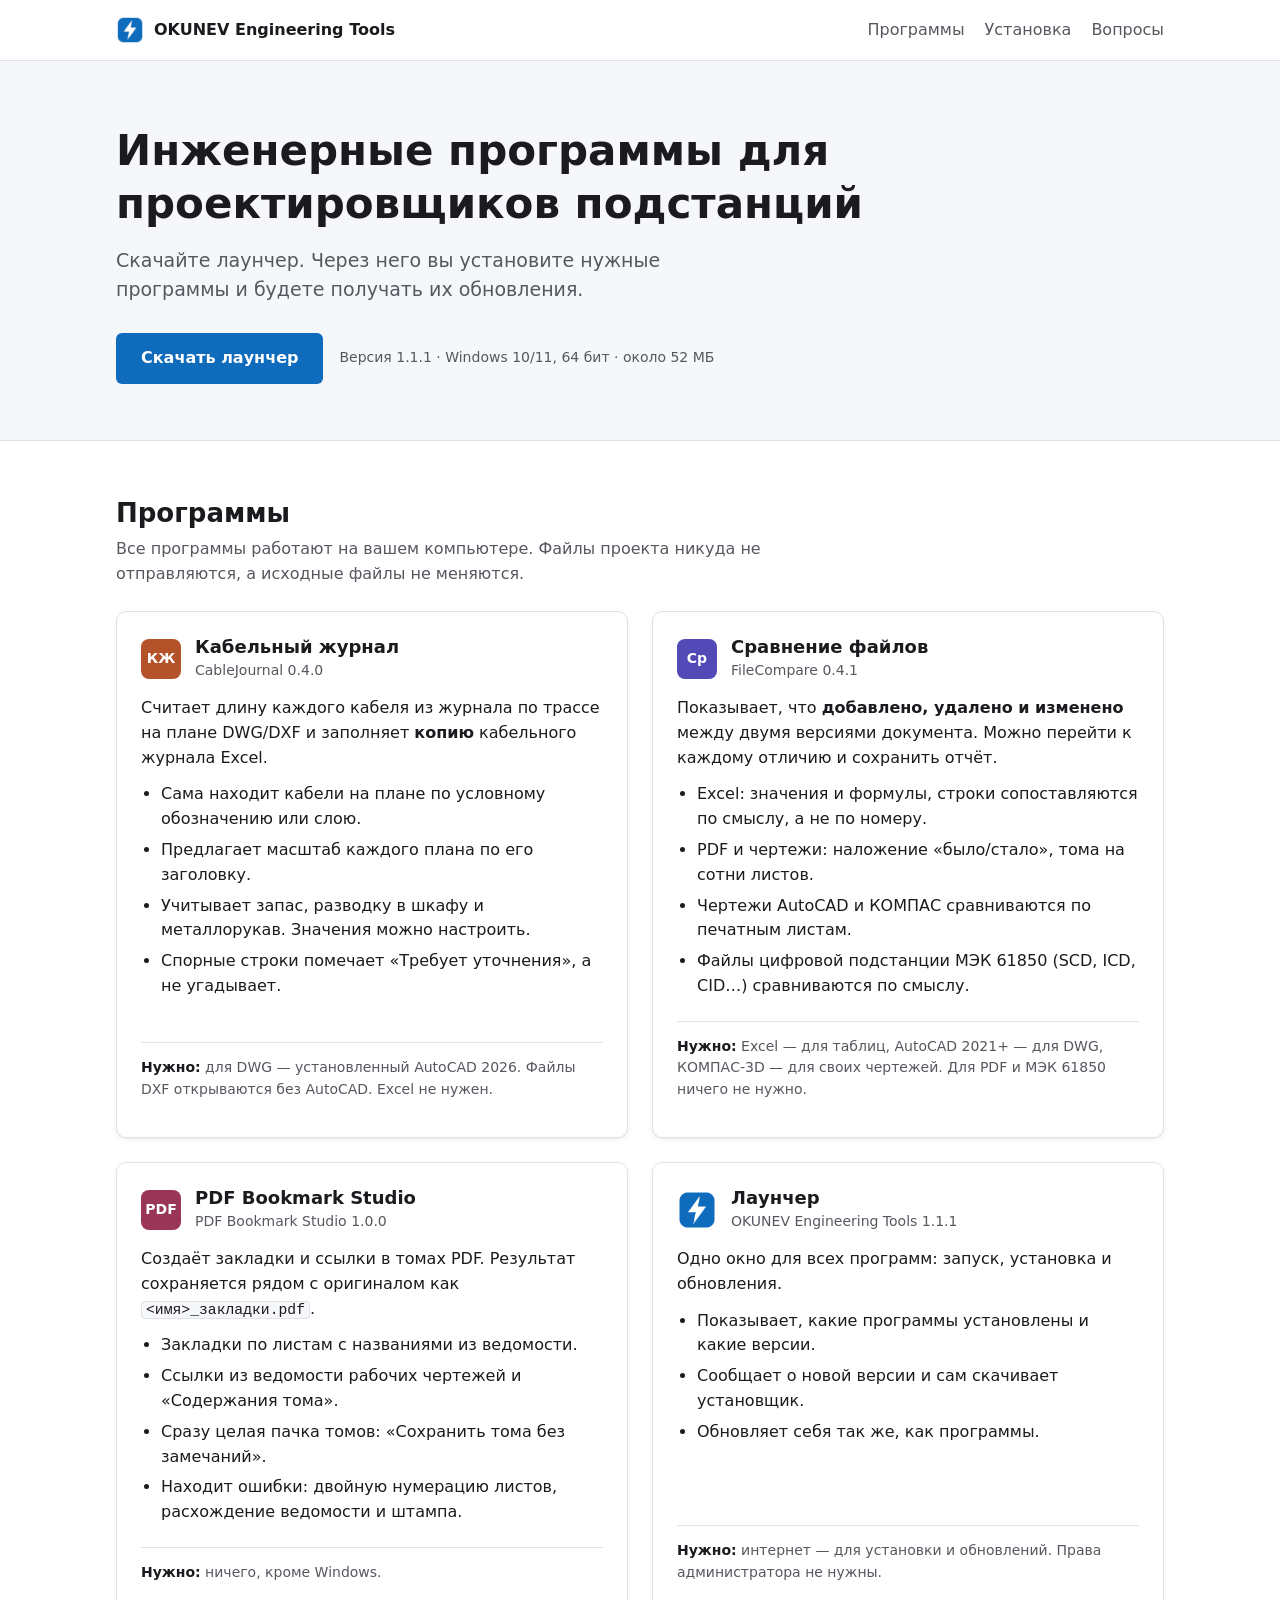
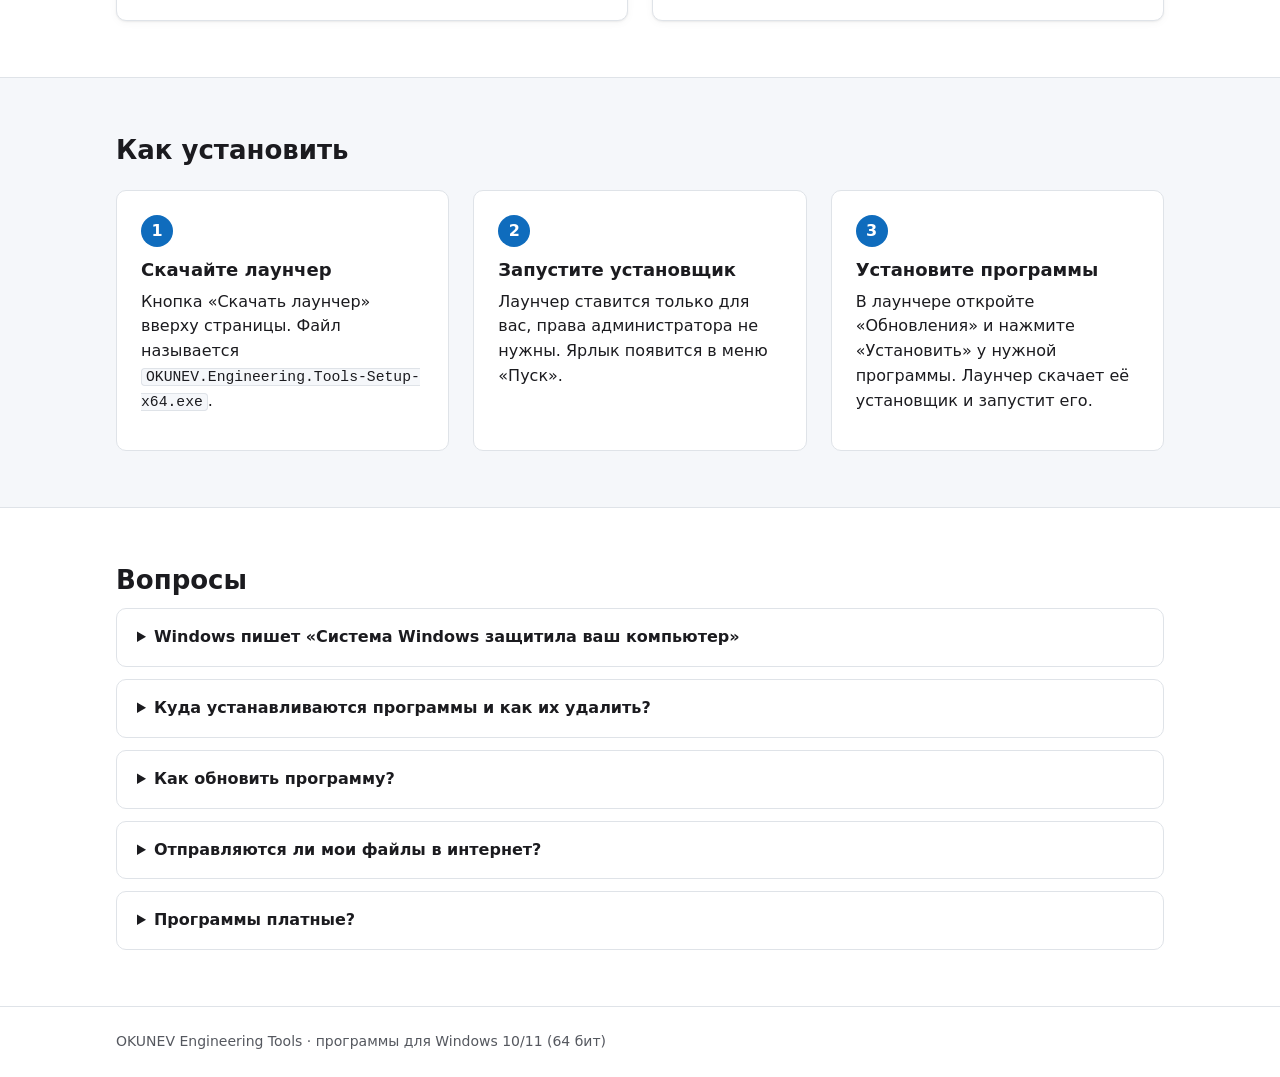
==== index.html @ 4cb275a6 "feat: OKUNEV Engineering Tools site Co-Authored-By: Claude Opus 5.5 <noreply@anthropic.com>" ====
<!doctype html>
<html lang="ru">
<head>
  <meta charset="utf-8">
  <meta name="viewport" content="width=device-width, initial-scale=1">
  <title>OKUNEV Engineering Tools</title>
  <meta name="description" content="Инженерные программы для проектировщиков АСУ ТП и подстанций: кабельный журнал, сравнение версий файлов, закладки в PDF. Один лаунчер для установки и обновления.">
  <link rel="icon" href="assets/favicon.ico">
  <link rel="stylesheet" href="style.css">
</head>
<body>
  <header class="top">
    <div class="wrap top__row">
      <a class="brand" href="#">
        <img src="assets/favicon.ico" alt="" width="28" height="28">
        <span>OKUNEV Engineering Tools</span>
      </a>
      <nav class="top__nav" aria-label="Разделы">
        <a href="#programs">Программы</a>
        <a href="#install">Установка</a>
        <a href="#faq">Вопросы</a>
      </nav>
    </div>
  </header>

  <main>
    <section class="hero">
      <div class="wrap">
        <h1>Инженерные программы для проектировщиков подстанций</h1>
        <p class="lead">Скачайте лаунчер. Через него вы установите нужные программы и будете получать их обновления.</p>
        <div class="hero__actions">
          <a class="button button--primary" id="download"
             href="https://github.com/Slava23401/slava23401.github.io/releases/latest/download/OKUNEV.Engineering.Tools-Setup-x64.exe">
            Скачать лаунчер
          </a>
          <span class="hero__meta">Версия <span data-launcher-version>1.1.1</span> · Windows 10/11, 64 бит · около 52 МБ</span>
        </div>
      </div>
    </section>

    <section id="programs" class="section">
      <div class="wrap">
        <h2>Программы</h2>
        <p class="section__intro">Все программы работают на вашем компьютере. Файлы проекта никуда не отправляются, а исходные файлы не меняются.</p>

        <div class="cards">
          <article class="card">
            <div class="card__head">
              <span class="badge" style="--badge: #B4532A" aria-hidden="true">КЖ</span>
              <div>
                <h3>Кабельный журнал</h3>
                <p class="card__version">CableJournal 0.4.0</p>
              </div>
            </div>
            <p>Считает длину каждого кабеля из журнала по трассе на плане DWG/DXF и заполняет <strong>копию</strong> кабельного журнала Excel.</p>
            <ul>
              <li>Сама находит кабели на плане по условному обозначению или слою.</li>
              <li>Предлагает масштаб каждого плана по его заголовку.</li>
              <li>Учитывает запас, разводку в шкафу и металлорукав. Значения можно настроить.</li>
              <li>Спорные строки помечает «Требует уточнения», а не угадывает.</li>
            </ul>
            <p class="card__needs"><strong>Нужно:</strong> для DWG — установленный AutoCAD 2026. Файлы DXF открываются без AutoCAD. Excel не нужен.</p>
          </article>

          <article class="card">
            <div class="card__head">
              <span class="badge" style="--badge: #534AB7" aria-hidden="true">Ср</span>
              <div>
                <h3>Сравнение файлов</h3>
                <p class="card__version">FileCompare 0.4.1</p>
              </div>
            </div>
            <p>Показывает, что <strong>добавлено, удалено и изменено</strong> между двумя версиями документа. Можно перейти к каждому отличию и сохранить отчёт.</p>
            <ul>
              <li>Excel: значения и формулы, строки сопоставляются по смыслу, а не по номеру.</li>
              <li>PDF и чертежи: наложение «было/стало», тома на сотни листов.</li>
              <li>Чертежи AutoCAD и КОМПАС сравниваются по печатным листам.</li>
              <li>Файлы цифровой подстанции МЭК 61850 (SCD, ICD, CID…) сравниваются по смыслу.</li>
            </ul>
            <p class="card__needs"><strong>Нужно:</strong> Excel — для таблиц, AutoCAD 2021+ — для DWG, КОМПАС-3D — для своих чертежей. Для PDF и МЭК 61850 ничего не нужно.</p>
          </article>

          <article class="card">
            <div class="card__head">
              <span class="badge" style="--badge: #993556" aria-hidden="true">PDF</span>
              <div>
                <h3>PDF Bookmark Studio</h3>
                <p class="card__version">PDF Bookmark Studio 1.0.0</p>
              </div>
            </div>
            <p>Создаёт закладки и ссылки в томах PDF. Результат сохраняется рядом с оригиналом как <code>&lt;имя&gt;_закладки.pdf</code>.</p>
            <ul>
              <li>Закладки по листам с названиями из ведомости.</li>
              <li>Ссылки из ведомости рабочих чертежей и «Содержания тома».</li>
              <li>Сразу целая пачка томов: «Сохранить тома без замечаний».</li>
              <li>Находит ошибки: двойную нумерацию листов, расхождение ведомости и штампа.</li>
            </ul>
            <p class="card__needs"><strong>Нужно:</strong> ничего, кроме Windows.</p>
          </article>

          <article class="card card--launcher">
            <div class="card__head">
              <img class="badge badge--image" src="assets/favicon.ico" alt="" width="40" height="40">
              <div>
                <h3>Лаунчер</h3>
                <p class="card__version">OKUNEV Engineering Tools <span data-launcher-version>1.1.1</span></p>
              </div>
            </div>
            <p>Одно окно для всех программ: запуск, установка и обновления.</p>
            <ul>
              <li>Показывает, какие программы установлены и какие версии.</li>
              <li>Сообщает о новой версии и сам скачивает установщик.</li>
              <li>Обновляет себя так же, как программы.</li>
            </ul>
            <p class="card__needs"><strong>Нужно:</strong> интернет — для установки и обновлений. Права администратора не нужны.</p>
          </article>
        </div>
      </div>
    </section>

    <section id="install" class="section section--alt">
      <div class="wrap">
        <h2>Как установить</h2>
        <ol class="steps">
          <li>
            <h3>Скачайте лаунчер</h3>
            <p>Кнопка «Скачать лаунчер» вверху страницы. Файл называется <code>OKUNEV.Engineering.Tools-Setup-x64.exe</code>.</p>
          </li>
          <li>
            <h3>Запустите установщик</h3>
            <p>Лаунчер ставится только для вас, права администратора не нужны. Ярлык появится в меню «Пуск».</p>
          </li>
          <li>
            <h3>Установите программы</h3>
            <p>В лаунчере откройте «Обновления» и нажмите «Установить» у нужной программы. Лаунчер скачает её установщик и запустит его.</p>
          </li>
        </ol>
      </div>
    </section>

    <section id="faq" class="section">
      <div class="wrap">
        <h2>Вопросы</h2>
        <details>
          <summary>Windows пишет «Система Windows защитила ваш компьютер»</summary>
          <p>Установщики пока не подписаны сертификатом, поэтому фильтр SmartScreen их не знает. Если файл скачан с этой страницы, нажмите «Подробнее» → «Выполнить в любом случае». Защиту Windows не отключайте.</p>
        </details>
        <details>
          <summary>Куда устанавливаются программы и как их удалить?</summary>
          <p>Каждая программа ставится в вашу папку <code>%LOCALAPPDATA%\Programs</code> и удаляется как обычно: «Параметры» → «Приложения». Настройки программ при удалении сохраняются.</p>
        </details>
        <details>
          <summary>Как обновить программу?</summary>
          <p>Лаунчер сам проверяет обновления и показывает «Доступно обновление». Нажмите «Обновить», закройте программу, если она открыта, и пройдите шаги установщика. Новая версия ставится поверх старой.</p>
        </details>
        <details>
          <summary>Отправляются ли мои файлы в интернет?</summary>
          <p>Нет. Программы обрабатывают файлы на вашем компьютере. В интернет ходит только лаунчер — чтобы узнать номера новых версий и скачать установщики.</p>
        </details>
        <details>
          <summary>Программы платные?</summary>
          <p>Нет, программы бесплатные. Они созданы для работы проектировщиков АСУ ТП и подстанций и проверены на реальных проектах. Но они не заменяют инженерную проверку результата.</p>
        </details>
      </div>
    </section>
  </main>

  <footer class="footer">
    <div class="wrap">
      <p>OKUNEV Engineering Tools · программы для Windows 10/11 (64 бит)</p>
    </div>
  </footer>
</body>
</html>
---- style.css ----
/* Единая палитра сайта. Акцент — как в лаунчере (#0F6CBD), шрифт — системный Segoe UI. */
:root {
  --bg: #ffffff;
  --bg-alt: #f5f7fa;
  --surface: #ffffff;
  --text: #1b1b1f;
  --text-muted: #55585f;
  --border: #dfe3e8;
  --accent: #0f6cbd;
  --accent-hover: #115ea3;
  --accent-text: #ffffff;
  --radius: 10px;
  --gap: 24px;
  --shadow: 0 1px 2px rgba(0, 0, 0, 0.06), 0 2px 8px rgba(0, 0, 0, 0.04);
  color-scheme: light dark;
}

@media (prefers-color-scheme: dark) {
  :root {
    --bg: #17181b;
    --bg-alt: #1f2125;
    --surface: #24262b;
    --text: #ecedef;
    --text-muted: #a9adb5;
    --border: #363a41;
    --accent: #479ef5;
    --accent-hover: #62abf5;
    --accent-text: #0b1a2a;
    --shadow: none;
  }
}

* { box-sizing: border-box; }

html { scroll-behavior: smooth; }

body {
  margin: 0;
  font-family: "Segoe UI Variable Text", "Segoe UI", system-ui, -apple-system, Roboto, Arial, sans-serif;
  font-size: 16px;
  line-height: 1.55;
  color: var(--text);
  background: var(--bg);
}

h1, h2, h3 { line-height: 1.25; margin: 0; }

h1 { font-size: clamp(28px, 4.5vw, 42px); font-weight: 650; }

h2 { font-size: 26px; font-weight: 600; margin-bottom: 8px; }

h3 { font-size: 18px; font-weight: 600; }

p { margin: 0 0 12px; }

a { color: var(--accent); }

code {
  font-family: Consolas, "Cascadia Mono", monospace;
  font-size: 0.92em;
  background: var(--bg-alt);
  border: 1px solid var(--border);
  border-radius: 4px;
  padding: 0 4px;
  overflow-wrap: anywhere;
}

.wrap { max-width: 1080px; margin: 0 auto; padding: 0 16px; }

/* Шапка */
.top { border-bottom: 1px solid var(--border); background: var(--bg); position: sticky; top: 0; z-index: 10; }

.top__row { display: flex; align-items: center; justify-content: space-between; gap: 16px; min-height: 60px; flex-wrap: wrap; }

.brand { display: flex; align-items: center; gap: 10px; color: var(--text); text-decoration: none; font-weight: 600; }

.top__nav { display: flex; gap: 20px; }

.top__nav a { color: var(--text-muted); text-decoration: none; }

.top__nav a:hover { color: var(--accent); }

/* Первый экран */
.hero { padding: 64px 0 56px; background: var(--bg-alt); border-bottom: 1px solid var(--border); }

.lead { font-size: 19px; color: var(--text-muted); max-width: 640px; margin: 16px 0 28px; }

.hero__actions { display: flex; align-items: center; gap: 16px; flex-wrap: wrap; }

.hero__meta { color: var(--text-muted); font-size: 14px; }

.button {
  display: inline-block;
  padding: 12px 24px;
  border-radius: 6px;
  font-weight: 600;
  text-decoration: none;
  border: 1px solid transparent;
}

.button--primary { background: var(--accent); color: var(--accent-text); }

.button--primary:hover { background: var(--accent-hover); }

.button:focus-visible, a:focus-visible, summary:focus-visible { outline: 2px solid var(--accent); outline-offset: 3px; }

/* Разделы */
.section { padding: 56px 0; }

.section--alt { background: var(--bg-alt); border-top: 1px solid var(--border); border-bottom: 1px solid var(--border); }

.section__intro { color: var(--text-muted); max-width: 720px; margin-bottom: var(--gap); }

/* Карточки программ */
.cards { display: grid; grid-template-columns: repeat(2, minmax(0, 1fr)); gap: var(--gap); }

@media (max-width: 760px) {
  .cards { grid-template-columns: 1fr; }
}

.card {
  background: var(--surface);
  border: 1px solid var(--border);
  border-radius: var(--radius);
  box-shadow: var(--shadow);
  padding: 24px;
  display: flex;
  flex-direction: column;
}

.card__head { display: flex; align-items: center; gap: 14px; margin-bottom: 14px; }

.card__version { margin: 2px 0 0; color: var(--text-muted); font-size: 14px; }

.card ul { margin: 0 0 16px; padding-left: 20px; }

.card li { margin-bottom: 6px; }

.card__needs { margin-top: auto; padding-top: 14px; border-top: 1px solid var(--border); font-size: 14px; color: var(--text-muted); }

.card__needs strong { color: var(--text); }

.badge {
  flex: none;
  width: 40px;
  height: 40px;
  border-radius: 8px;
  display: grid;
  place-items: center;
  background: var(--badge, var(--accent));
  color: #ffffff;
  font-weight: 700;
  font-size: 14px;
}

.badge--image { background: none; }

/* Шаги установки */
.steps { list-style: none; counter-reset: step; padding: 0; margin: var(--gap) 0 0; display: grid; grid-template-columns: repeat(auto-fit, minmax(260px, 1fr)); gap: var(--gap); }

.steps li { counter-increment: step; background: var(--surface); border: 1px solid var(--border); border-radius: var(--radius); padding: 24px; }

.steps li::before {
  content: counter(step);
  display: grid;
  place-items: center;
  width: 32px;
  height: 32px;
  border-radius: 50%;
  background: var(--accent);
  color: var(--accent-text);
  font-weight: 700;
  margin-bottom: 12px;
}

.steps h3 { margin-bottom: 8px; }

/* Вопросы */
details { border: 1px solid var(--border); border-radius: var(--radius); background: var(--surface); margin-top: 12px; }

summary { cursor: pointer; padding: 16px 20px; font-weight: 600; }

details p { padding: 0 20px 16px; margin: 0; color: var(--text-muted); }

/* Подвал */
.footer { border-top: 1px solid var(--border); padding: 24px 0; color: var(--text-muted); font-size: 14px; }

.footer p { margin: 0; }

@media (max-width: 560px) {
  .top__nav { gap: 14px; font-size: 15px; }
  .hero { padding: 40px 0; }
  .button { width: 100%; text-align: center; }
}
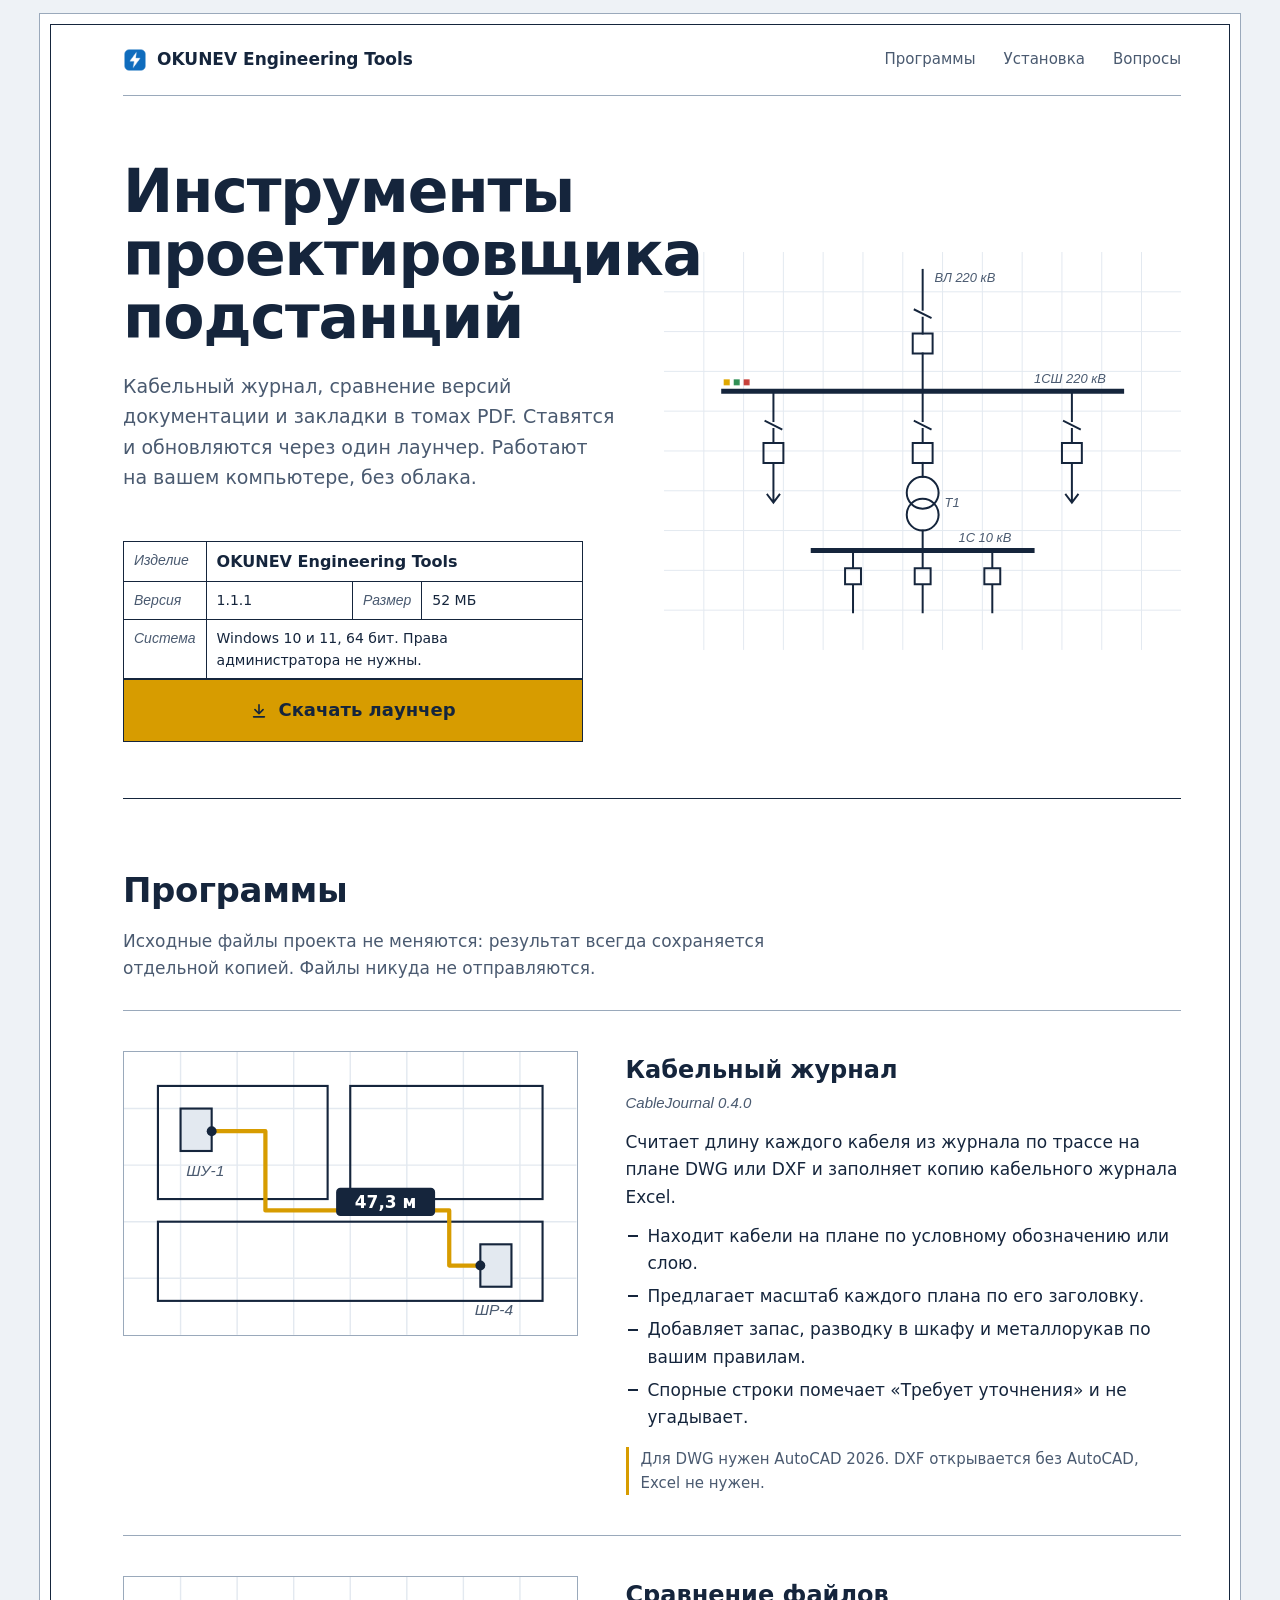
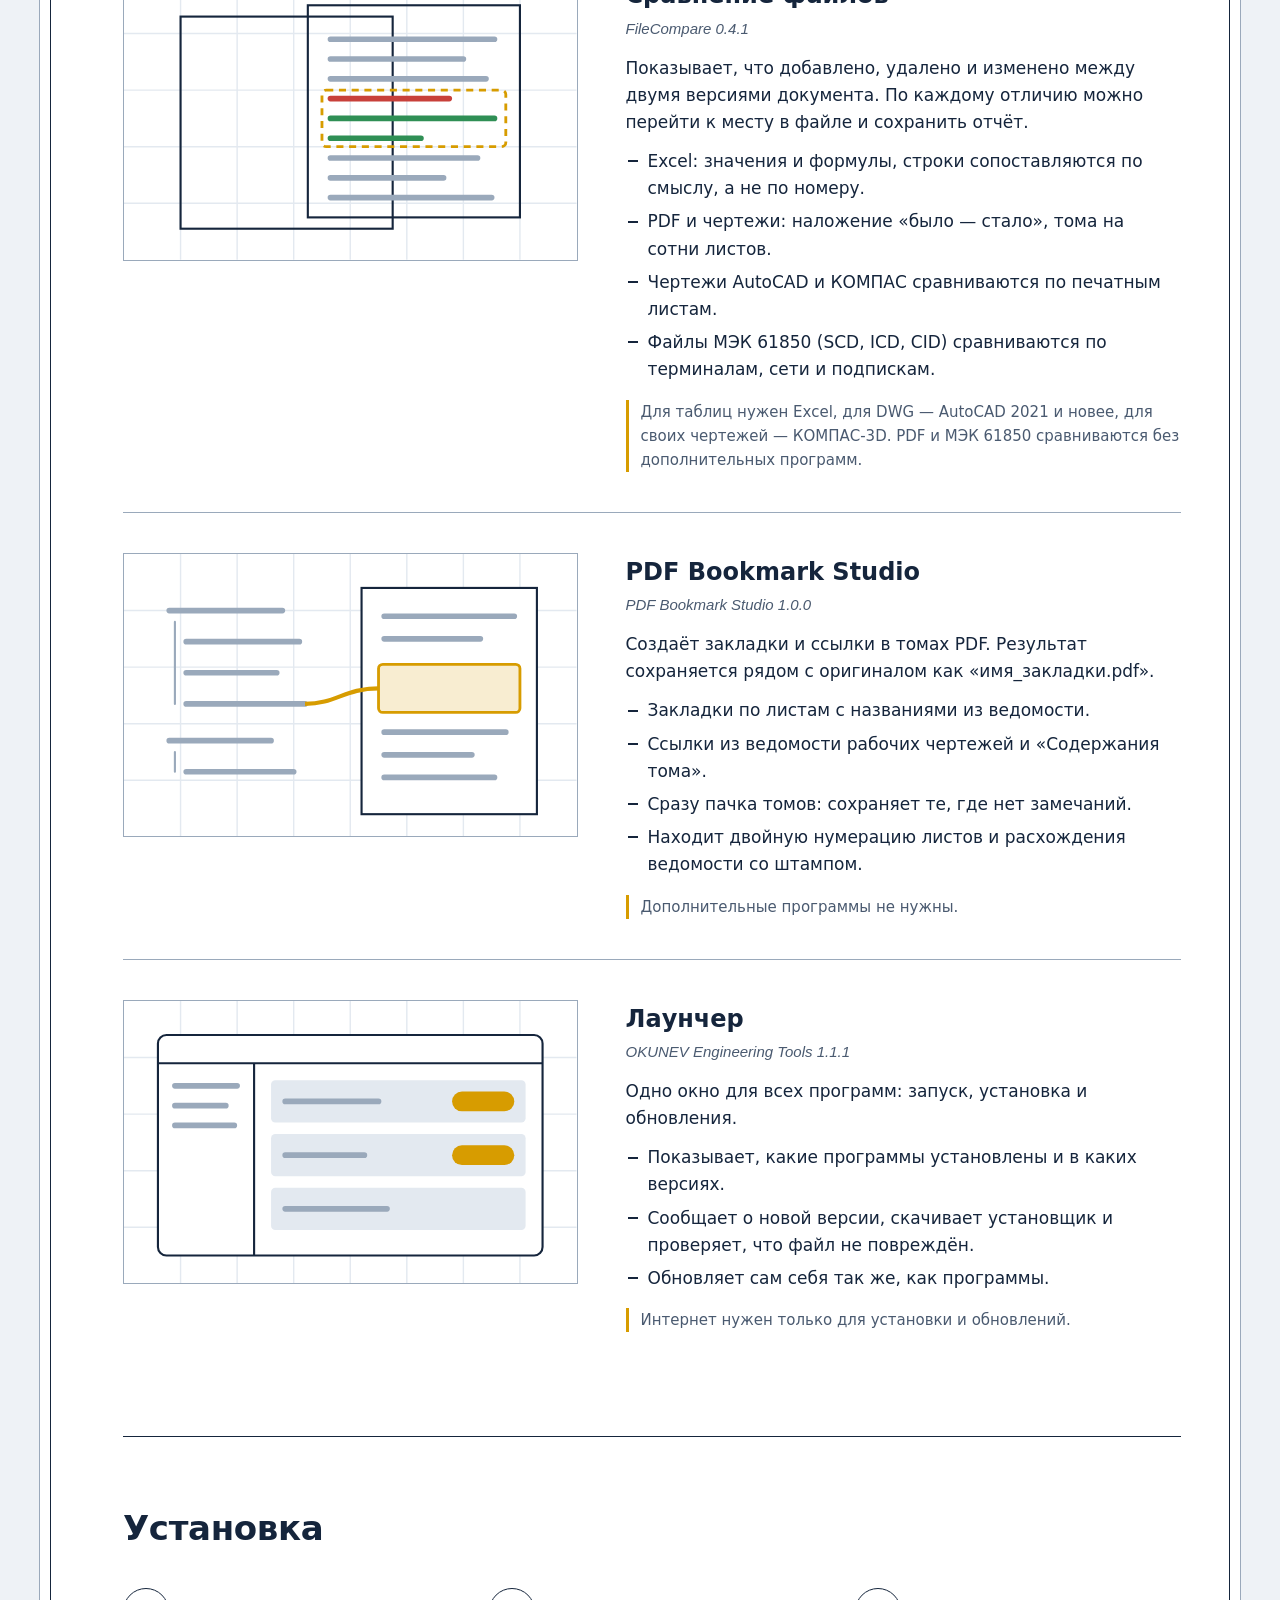
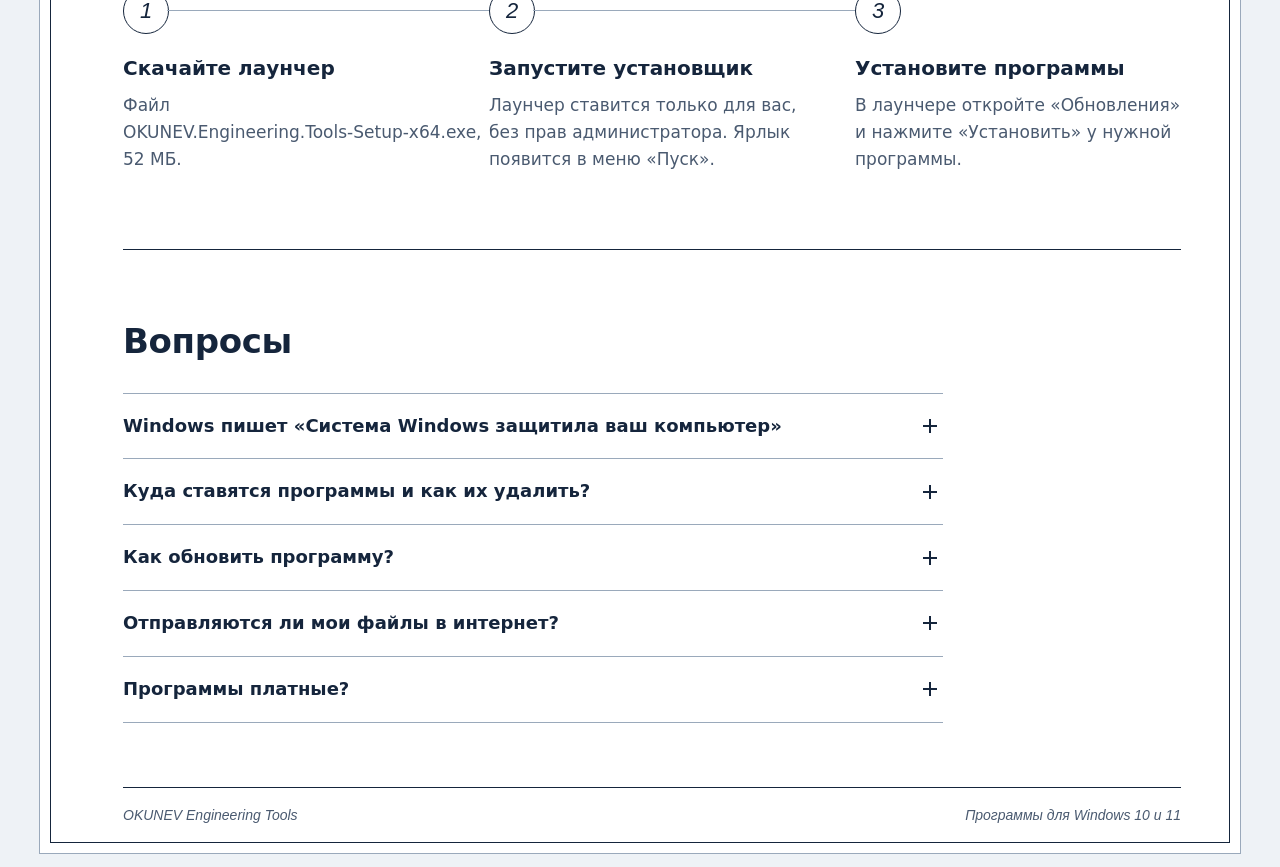
==== commit 7db7f0ea: "feat: engineering drawing sheet design Co-Authored-By: Claude Opus 5.5 <noreply@anthropic.com>" ====
--- a/index.html
+++ b/index.html
@@ -4,15 +4,15 @@
   <meta charset="utf-8">
   <meta name="viewport" content="width=device-width, initial-scale=1">
   <title>OKUNEV Engineering Tools</title>
-  <meta name="description" content="Инженерные программы для проектировщиков АСУ ТП и подстанций: кабельный журнал, сравнение версий файлов, закладки в PDF. Один лаунчер для установки и обновления.">
+  <meta name="description" content="Программы для проектировщиков АСУ ТП и подстанций: расчёт длин кабелей, сравнение версий документации, закладки в томах PDF. Один лаунчер для установки и обновления.">
   <link rel="icon" href="assets/favicon.ico">
   <link rel="stylesheet" href="style.css">
 </head>
 <body>
-  <header class="top">
-    <div class="wrap top__row">
+  <div class="sheet">
+    <header class="top">
       <a class="brand" href="#">
-        <img src="assets/favicon.ico" alt="" width="28" height="28">
+        <img src="assets/favicon.ico" alt="" width="24" height="24">
         <span>OKUNEV Engineering Tools</span>
       </a>
       <nav class="top__nav" aria-label="Разделы">
@@ -20,155 +20,259 @@
         <a href="#install">Установка</a>
         <a href="#faq">Вопросы</a>
       </nav>
-    </div>
-  </header>
-
-  <main>
-    <section class="hero">
-      <div class="wrap">
-        <h1>Инженерные программы для проектировщиков подстанций</h1>
-        <p class="lead">Скачайте лаунчер. Через него вы установите нужные программы и будете получать их обновления.</p>
-        <div class="hero__actions">
-          <a class="button button--primary" id="download"
+    </header>
+
+    <main>
+      <section class="hero" aria-labelledby="hero-title">
+        <div class="hero__text">
+          <h1 id="hero-title">Инструменты проектировщика подстанций</h1>
+          <p class="lead">Кабельный журнал, сравнение версий документации и закладки в томах PDF. Ставятся и обновляются через один лаунчер. Работают на вашем компьютере, без облака.</p>
+        </div>
+
+        <figure class="hero__scheme" aria-hidden="true">
+          <svg viewBox="0 0 520 400" class="scheme">
+            <g class="scheme__grid">
+              <path d="M0 40H520M0 80H520M0 120H520M0 160H520M0 200H520M0 240H520M0 280H520M0 320H520M0 360H520M40 0V400M80 0V400M120 0V400M160 0V400M200 0V400M240 0V400M280 0V400M320 0V400M360 0V400M400 0V400M440 0V400M480 0V400"/>
+            </g>
+            <g class="scheme__ink">
+              <path class="draw" d="M260 18V58"/>
+              <path class="draw" d="M252 58L268 66M260 66V82"/>
+              <rect class="draw" x="250" y="82" width="20" height="20"/>
+              <path class="draw" d="M260 102V140"/>
+              <path class="draw bus" d="M60 140H460"/>
+              <path class="draw" d="M110 140V170M102 170L118 178M110 178V192"/>
+              <rect class="draw" x="100" y="192" width="20" height="20"/>
+              <path class="draw" d="M110 212V250M104 244L110 252L116 244"/>
+              <path class="draw" d="M410 140V170M402 170L418 178M410 178V192"/>
+              <rect class="draw" x="400" y="192" width="20" height="20"/>
+              <path class="draw" d="M410 212V250M404 244L410 252L416 244"/>
+              <path class="draw" d="M260 140V170M252 170L268 178M260 178V192"/>
+              <rect class="draw" x="250" y="192" width="20" height="20"/>
+              <path class="draw" d="M260 212V226"/>
+              <circle class="draw" cx="260" cy="242" r="16"/>
+              <circle class="draw" cx="260" cy="264" r="16"/>
+              <path class="draw" d="M260 280V300"/>
+              <path class="draw bus" d="M150 300H370"/>
+              <path class="draw" d="M190 300V318M182 318H198V334H182Z M190 334V362"/>
+              <path class="draw" d="M260 300V318M252 318H268V334H252Z M260 334V362"/>
+              <path class="draw" d="M330 300V318M322 318H338V334H322Z M330 334V362"/>
+            </g>
+            <g class="scheme__phase">
+              <rect x="60" y="128" width="6" height="6" fill="var(--phase-a)"/>
+              <rect x="70" y="128" width="6" height="6" fill="var(--phase-b)"/>
+              <rect x="80" y="128" width="6" height="6" fill="var(--phase-c)"/>
+            </g>
+            <g class="scheme__labels">
+              <text x="272" y="30">ВЛ 220 кВ</text>
+              <text x="372" y="132">1СШ 220 кВ</text>
+              <text x="282" y="256">Т1</text>
+              <text x="296" y="292">1С 10 кВ</text>
+            </g>
+          </svg>
+        </figure>
+
+        <aside class="stamp" aria-label="Скачать лаунчер">
+          <table class="stamp__table">
+            <tr>
+              <th scope="row">Изделие</th>
+              <td colspan="3" class="stamp__name">OKUNEV Engineering Tools</td>
+            </tr>
+            <tr>
+              <th scope="row">Версия</th>
+              <td data-launcher-version>1.1.1</td>
+              <th scope="row">Размер</th>
+              <td>52 МБ</td>
+            </tr>
+            <tr>
+              <th scope="row">Система</th>
+              <td colspan="3">Windows 10 и 11, 64 бит. Права администратора не нужны.</td>
+            </tr>
+          </table>
+          <a class="button" id="download"
              href="https://github.com/Slava23401/slava23401.github.io/releases/latest/download/OKUNEV.Engineering.Tools-Setup-x64.exe">
+            <svg viewBox="0 0 20 20" width="18" height="18" aria-hidden="true"><path d="M10 3v10M5.5 8.5 10 13l4.5-4.5M4 16.5h12" fill="none" stroke="currentColor" stroke-width="1.8" stroke-linecap="round" stroke-linejoin="round"/></svg>
             Скачать лаунчер
           </a>
-          <span class="hero__meta">Версия <span data-launcher-version>1.1.1</span> · Windows 10/11, 64 бит · около 52 МБ</span>
-        </div>
-      </div>
-    </section>
-
-    <section id="programs" class="section">
-      <div class="wrap">
-        <h2>Программы</h2>
-        <p class="section__intro">Все программы работают на вашем компьютере. Файлы проекта никуда не отправляются, а исходные файлы не меняются.</p>
-
-        <div class="cards">
-          <article class="card">
-            <div class="card__head">
-              <span class="badge" style="--badge: #B4532A" aria-hidden="true">КЖ</span>
-              <div>
-                <h3>Кабельный журнал</h3>
-                <p class="card__version">CableJournal 0.4.0</p>
-              </div>
-            </div>
-            <p>Считает длину каждого кабеля из журнала по трассе на плане DWG/DXF и заполняет <strong>копию</strong> кабельного журнала Excel.</p>
-            <ul>
-              <li>Сама находит кабели на плане по условному обозначению или слою.</li>
+        </aside>
+      </section>
+
+      <section id="programs" class="programs" aria-labelledby="programs-title">
+        <h2 id="programs-title">Программы</h2>
+        <p class="section-lead">Исходные файлы проекта не меняются: результат всегда сохраняется отдельной копией. Файлы никуда не отправляются.</p>
+
+        <article class="program">
+          <figure class="program__art" aria-hidden="true">
+            <svg viewBox="0 0 320 200">
+              <g class="art-grid"><path d="M0 40H320M0 80H320M0 120H320M0 160H320M40 0V200M80 0V200M120 0V200M160 0V200M200 0V200M240 0V200M280 0V200"/></g>
+              <g class="art-ink">
+                <rect x="24" y="24" width="120" height="80"/>
+                <rect x="160" y="24" width="136" height="80"/>
+                <rect x="24" y="120" width="272" height="56"/>
+                <rect x="40" y="40" width="22" height="30" class="art-fill"/>
+                <rect x="252" y="136" width="22" height="30" class="art-fill"/>
+              </g>
+              <path class="art-route" d="M62 56H100V112H230V151H252"/>
+              <circle class="art-dot" cx="62" cy="56" r="3.5"/>
+              <circle class="art-dot" cx="252" cy="151" r="3.5"/>
+              <g class="art-label">
+                <rect x="150" y="96" width="70" height="20" rx="3"/>
+                <text x="185" y="110">47,3 м</text>
+              </g>
+              <text class="art-small" x="44" y="88">ШУ-1</text>
+              <text class="art-small" x="248" y="186">ШР-4</text>
+            </svg>
+          </figure>
+          <div class="program__text">
+            <h3>Кабельный журнал</h3>
+            <p class="program__meta">CableJournal 0.4.0</p>
+            <p>Считает длину каждого кабеля из журнала по трассе на плане DWG или DXF и заполняет копию кабельного журнала Excel.</p>
+            <ul>
+              <li>Находит кабели на плане по условному обозначению или слою.</li>
               <li>Предлагает масштаб каждого плана по его заголовку.</li>
-              <li>Учитывает запас, разводку в шкафу и металлорукав. Значения можно настроить.</li>
-              <li>Спорные строки помечает «Требует уточнения», а не угадывает.</li>
-            </ul>
-            <p class="card__needs"><strong>Нужно:</strong> для DWG — установленный AutoCAD 2026. Файлы DXF открываются без AutoCAD. Excel не нужен.</p>
-          </article>
-
-          <article class="card">
-            <div class="card__head">
-              <span class="badge" style="--badge: #534AB7" aria-hidden="true">Ср</span>
-              <div>
-                <h3>Сравнение файлов</h3>
-                <p class="card__version">FileCompare 0.4.1</p>
-              </div>
-            </div>
-            <p>Показывает, что <strong>добавлено, удалено и изменено</strong> между двумя версиями документа. Можно перейти к каждому отличию и сохранить отчёт.</p>
+              <li>Добавляет запас, разводку в шкафу и металлорукав по вашим правилам.</li>
+              <li>Спорные строки помечает «Требует уточнения» и не угадывает.</li>
+            </ul>
+            <p class="program__needs">Для DWG нужен AutoCAD 2026. DXF открывается без AutoCAD, Excel не нужен.</p>
+          </div>
+        </article>
+
+        <article class="program">
+          <figure class="program__art" aria-hidden="true">
+            <svg viewBox="0 0 320 200">
+              <g class="art-grid"><path d="M0 40H320M0 80H320M0 120H320M0 160H320M40 0V200M80 0V200M120 0V200M160 0V200M200 0V200M240 0V200M280 0V200"/></g>
+              <g class="art-ink">
+                <rect x="40" y="28" width="150" height="150" class="art-paper"/>
+                <rect x="130" y="20" width="150" height="150" class="art-paper"/>
+              </g>
+              <g class="art-lines">
+                <path d="M146 44H262M146 58H240M146 72H256"/>
+                <path d="M146 128H250M146 142H226M146 156H260"/>
+              </g>
+              <path class="art-removed" d="M146 86H230"/>
+              <path class="art-added" d="M146 100H262M146 114H210"/>
+              <rect class="art-change" x="140" y="80" width="130" height="40" rx="3"/>
+            </svg>
+          </figure>
+          <div class="program__text">
+            <h3>Сравнение файлов</h3>
+            <p class="program__meta">FileCompare 0.4.1</p>
+            <p>Показывает, что добавлено, удалено и изменено между двумя версиями документа. По каждому отличию можно перейти к месту в файле и сохранить отчёт.</p>
             <ul>
               <li>Excel: значения и формулы, строки сопоставляются по смыслу, а не по номеру.</li>
-              <li>PDF и чертежи: наложение «было/стало», тома на сотни листов.</li>
+              <li>PDF и чертежи: наложение «было — стало», тома на сотни листов.</li>
               <li>Чертежи AutoCAD и КОМПАС сравниваются по печатным листам.</li>
-              <li>Файлы цифровой подстанции МЭК 61850 (SCD, ICD, CID…) сравниваются по смыслу.</li>
-            </ul>
-            <p class="card__needs"><strong>Нужно:</strong> Excel — для таблиц, AutoCAD 2021+ — для DWG, КОМПАС-3D — для своих чертежей. Для PDF и МЭК 61850 ничего не нужно.</p>
-          </article>
-
-          <article class="card">
-            <div class="card__head">
-              <span class="badge" style="--badge: #993556" aria-hidden="true">PDF</span>
-              <div>
-                <h3>PDF Bookmark Studio</h3>
-                <p class="card__version">PDF Bookmark Studio 1.0.0</p>
-              </div>
-            </div>
-            <p>Создаёт закладки и ссылки в томах PDF. Результат сохраняется рядом с оригиналом как <code>&lt;имя&gt;_закладки.pdf</code>.</p>
+              <li>Файлы МЭК 61850 (SCD, ICD, CID) сравниваются по терминалам, сети и подпискам.</li>
+            </ul>
+            <p class="program__needs">Для таблиц нужен Excel, для DWG — AutoCAD 2021 и новее, для своих чертежей — КОМПАС-3D. PDF и МЭК 61850 сравниваются без дополнительных программ.</p>
+          </div>
+        </article>
+
+        <article class="program">
+          <figure class="program__art" aria-hidden="true">
+            <svg viewBox="0 0 320 200">
+              <g class="art-grid"><path d="M0 40H320M0 80H320M0 120H320M0 160H320M40 0V200M80 0V200M120 0V200M160 0V200M200 0V200M240 0V200M280 0V200"/></g>
+              <g class="art-tree">
+                <path d="M32 40H112M44 62H124M44 84H108M44 106H128M32 132H104M44 154H120"/>
+                <path class="art-tree__axis" d="M36 48V106M36 140V154"/>
+              </g>
+              <rect class="art-paper art-ink-stroke" x="168" y="24" width="124" height="160"/>
+              <g class="art-lines"><path d="M184 44H276M184 60H252M184 126H270M184 142H246M184 158H262"/></g>
+              <rect class="art-link" x="180" y="78" width="100" height="34" rx="3"/>
+              <path class="art-route" d="M128 106C150 106 156 95 180 95"/>
+            </svg>
+          </figure>
+          <div class="program__text">
+            <h3>PDF Bookmark Studio</h3>
+            <p class="program__meta">PDF Bookmark Studio 1.0.0</p>
+            <p>Создаёт закладки и ссылки в томах PDF. Результат сохраняется рядом с оригиналом как <span class="nowrap">«имя_закладки.pdf»</span>.</p>
             <ul>
               <li>Закладки по листам с названиями из ведомости.</li>
               <li>Ссылки из ведомости рабочих чертежей и «Содержания тома».</li>
-              <li>Сразу целая пачка томов: «Сохранить тома без замечаний».</li>
-              <li>Находит ошибки: двойную нумерацию листов, расхождение ведомости и штампа.</li>
-            </ul>
-            <p class="card__needs"><strong>Нужно:</strong> ничего, кроме Windows.</p>
-          </article>
-
-          <article class="card card--launcher">
-            <div class="card__head">
-              <img class="badge badge--image" src="assets/favicon.ico" alt="" width="40" height="40">
-              <div>
-                <h3>Лаунчер</h3>
-                <p class="card__version">OKUNEV Engineering Tools <span data-launcher-version>1.1.1</span></p>
-              </div>
-            </div>
+              <li>Сразу пачка томов: сохраняет те, где нет замечаний.</li>
+              <li>Находит двойную нумерацию листов и расхождения ведомости со штампом.</li>
+            </ul>
+            <p class="program__needs">Дополнительные программы не нужны.</p>
+          </div>
+        </article>
+
+        <article class="program program--launcher">
+          <figure class="program__art" aria-hidden="true">
+            <svg viewBox="0 0 320 200">
+              <g class="art-grid"><path d="M0 40H320M0 80H320M0 120H320M0 160H320M40 0V200M80 0V200M120 0V200M160 0V200M200 0V200M240 0V200M280 0V200"/></g>
+              <rect class="art-window" x="24" y="24" width="272" height="156" rx="6"/>
+              <path class="art-ink-stroke" d="M24 44H296M92 44V180"/>
+              <g class="art-lines"><path d="M36 60H80M36 74H72M36 88H78"/></g>
+              <g class="art-rows">
+                <rect x="104" y="56" width="180" height="30" rx="3"/>
+                <rect x="104" y="94" width="180" height="30" rx="3"/>
+                <rect x="104" y="132" width="180" height="30" rx="3"/>
+              </g>
+              <g class="art-lines"><path d="M114 71H180M114 109H170M114 147H186"/></g>
+              <rect class="art-pill" x="232" y="64" width="44" height="14" rx="7"/>
+              <rect class="art-pill" x="232" y="102" width="44" height="14" rx="7"/>
+            </svg>
+          </figure>
+          <div class="program__text">
+            <h3>Лаунчер</h3>
+            <p class="program__meta">OKUNEV Engineering Tools <span data-launcher-version>1.1.1</span></p>
             <p>Одно окно для всех программ: запуск, установка и обновления.</p>
             <ul>
-              <li>Показывает, какие программы установлены и какие версии.</li>
-              <li>Сообщает о новой версии и сам скачивает установщик.</li>
-              <li>Обновляет себя так же, как программы.</li>
-            </ul>
-            <p class="card__needs"><strong>Нужно:</strong> интернет — для установки и обновлений. Права администратора не нужны.</p>
-          </article>
-        </div>
-      </div>
-    </section>
-
-    <section id="install" class="section section--alt">
-      <div class="wrap">
-        <h2>Как установить</h2>
+              <li>Показывает, какие программы установлены и в каких версиях.</li>
+              <li>Сообщает о новой версии, скачивает установщик и проверяет, что файл не повреждён.</li>
+              <li>Обновляет сам себя так же, как программы.</li>
+            </ul>
+            <p class="program__needs">Интернет нужен только для установки и обновлений.</p>
+          </div>
+        </article>
+      </section>
+
+      <section id="install" class="install" aria-labelledby="install-title">
+        <h2 id="install-title">Установка</h2>
         <ol class="steps">
           <li>
             <h3>Скачайте лаунчер</h3>
-            <p>Кнопка «Скачать лаунчер» вверху страницы. Файл называется <code>OKUNEV.Engineering.Tools-Setup-x64.exe</code>.</p>
+            <p>Файл <span class="nowrap">OKUNEV.Engineering.Tools-Setup-x64.exe</span>, 52 МБ.</p>
           </li>
           <li>
             <h3>Запустите установщик</h3>
-            <p>Лаунчер ставится только для вас, права администратора не нужны. Ярлык появится в меню «Пуск».</p>
+            <p>Лаунчер ставится только для вас, без прав администратора. Ярлык появится в меню «Пуск».</p>
           </li>
           <li>
             <h3>Установите программы</h3>
-            <p>В лаунчере откройте «Обновления» и нажмите «Установить» у нужной программы. Лаунчер скачает её установщик и запустит его.</p>
+            <p>В лаунчере откройте «Обновления» и нажмите «Установить» у нужной программы.</p>
           </li>
         </ol>
-      </div>
-    </section>
-
-    <section id="faq" class="section">
-      <div class="wrap">
-        <h2>Вопросы</h2>
+      </section>
+
+      <section id="faq" class="faq" aria-labelledby="faq-title">
+        <h2 id="faq-title">Вопросы</h2>
         <details>
           <summary>Windows пишет «Система Windows защитила ваш компьютер»</summary>
-          <p>Установщики пока не подписаны сертификатом, поэтому фильтр SmartScreen их не знает. Если файл скачан с этой страницы, нажмите «Подробнее» → «Выполнить в любом случае». Защиту Windows не отключайте.</p>
-        </details>
-        <details>
-          <summary>Куда устанавливаются программы и как их удалить?</summary>
-          <p>Каждая программа ставится в вашу папку <code>%LOCALAPPDATA%\Programs</code> и удаляется как обычно: «Параметры» → «Приложения». Настройки программ при удалении сохраняются.</p>
+          <p>Установщики пока не подписаны сертификатом, поэтому фильтр SmartScreen их не знает. Если файл скачан с этой страницы, нажмите «Подробнее», затем «Выполнить в любом случае». Защиту Windows не отключайте.</p>
+        </details>
+        <details>
+          <summary>Куда ставятся программы и как их удалить?</summary>
+          <p>В вашу папку <span class="nowrap">%LOCALAPPDATA%\Programs</span>. Удаляются как обычно: «Параметры», затем «Приложения». Настройки программ при удалении сохраняются.</p>
         </details>
         <details>
           <summary>Как обновить программу?</summary>
-          <p>Лаунчер сам проверяет обновления и показывает «Доступно обновление». Нажмите «Обновить», закройте программу, если она открыта, и пройдите шаги установщика. Новая версия ставится поверх старой.</p>
+          <p>Лаунчер сам проверяет обновления. Нажмите «Обновить», закройте программу, если она открыта, и пройдите шаги установщика. Новая версия ставится поверх старой.</p>
         </details>
         <details>
           <summary>Отправляются ли мои файлы в интернет?</summary>
-          <p>Нет. Программы обрабатывают файлы на вашем компьютере. В интернет ходит только лаунчер — чтобы узнать номера новых версий и скачать установщики.</p>
+          <p>Нет. Программы обрабатывают файлы на вашем компьютере. В интернет обращается только лаунчер: чтобы узнать номера новых версий и скачать установщики.</p>
         </details>
         <details>
           <summary>Программы платные?</summary>
-          <p>Нет, программы бесплатные. Они созданы для работы проектировщиков АСУ ТП и подстанций и проверены на реальных проектах. Но они не заменяют инженерную проверку результата.</p>
-        </details>
-      </div>
-    </section>
-  </main>
-
-  <footer class="footer">
-    <div class="wrap">
-      <p>OKUNEV Engineering Tools · программы для Windows 10/11 (64 бит)</p>
-    </div>
-  </footer>
+          <p>Нет, бесплатные. Они проверены на реальных проектах, но не заменяют инженерную проверку результата.</p>
+        </details>
+      </section>
+    </main>
+
+    <footer class="footer">
+      <span>OKUNEV Engineering Tools</span>
+      <span>Программы для Windows 10 и 11</span>
+    </footer>
+  </div>
 </body>
 </html>
--- a/style.css
+++ b/style.css
@@ -1,194 +1,435 @@
-/* Единая палитра сайта. Акцент — как в лаунчере (#0F6CBD), шрифт — системный Segoe UI. */
+/*
+  Сайт оформлен как лист инженерного чертежа: рамка листа, сетка, однолинейная схема,
+  основная надпись (штамп) с кнопкой скачивания, позиционные выноски у шагов.
+  Цвета фаз A/B/C (жёлтый, зелёный, красный) — единственные яркие акценты.
+*/
 :root {
-  --bg: #ffffff;
-  --bg-alt: #f5f7fa;
-  --surface: #ffffff;
-  --text: #1b1b1f;
-  --text-muted: #55585f;
-  --border: #dfe3e8;
-  --accent: #0f6cbd;
-  --accent-hover: #115ea3;
-  --accent-text: #ffffff;
-  --radius: 10px;
-  --gap: 24px;
-  --shadow: 0 1px 2px rgba(0, 0, 0, 0.06), 0 2px 8px rgba(0, 0, 0, 0.04);
-  color-scheme: light dark;
+  --paper: #eef2f6;
+  --sheet: #ffffff;
+  --ink: #15253c;
+  --ink-soft: #4a5a70;
+  --line: #9aa9bb;
+  --grid: #e3e9f0;
+  --accent: #d79c00;
+  --accent-ink: #15253c;
+  --phase-a: #e0a800;
+  --phase-b: #2f8f55;
+  --phase-c: #c8403a;
+  --added: #2f8f55;
+  --removed: #c8403a;
+  --frame: 1.5px solid var(--ink);
+  --thin: 1px solid var(--line);
+  --font-display: "Segoe UI Variable Display", "Segoe UI", system-ui, -apple-system, Roboto, Arial, sans-serif;
+  --font-text: "Segoe UI Variable Text", "Segoe UI", system-ui, -apple-system, Roboto, Arial, sans-serif;
+  --font-gost: "GOST type A", "ISOCPEUR", "Segoe UI", Arial, sans-serif;
+  color-scheme: light;
 }
 
 @media (prefers-color-scheme: dark) {
   :root {
-    --bg: #17181b;
-    --bg-alt: #1f2125;
-    --surface: #24262b;
-    --text: #ecedef;
-    --text-muted: #a9adb5;
-    --border: #363a41;
-    --accent: #479ef5;
-    --accent-hover: #62abf5;
-    --accent-text: #0b1a2a;
-    --shadow: none;
+    --paper: #0d1726;
+    --sheet: #12203a;
+    --ink: #dbe5f2;
+    --ink-soft: #9fb0c6;
+    --line: #4d6382;
+    --grid: #1a2b47;
+    --accent: #f0b72f;
+    --accent-ink: #0d1726;
+    color-scheme: dark;
   }
 }
 
 * { box-sizing: border-box; }
 
 html { scroll-behavior: smooth; }
+
+@media (prefers-reduced-motion: reduce) {
+  html { scroll-behavior: auto; }
+}
 
 body {
   margin: 0;
-  font-family: "Segoe UI Variable Text", "Segoe UI", system-ui, -apple-system, Roboto, Arial, sans-serif;
-  font-size: 16px;
-  line-height: 1.55;
-  color: var(--text);
-  background: var(--bg);
-}
-
-h1, h2, h3 { line-height: 1.25; margin: 0; }
-
-h1 { font-size: clamp(28px, 4.5vw, 42px); font-weight: 650; }
-
-h2 { font-size: 26px; font-weight: 600; margin-bottom: 8px; }
-
-h3 { font-size: 18px; font-weight: 600; }
+  background: var(--paper);
+  color: var(--ink);
+  font-family: var(--font-text);
+  font-size: 17px;
+  line-height: 1.6;
+  -webkit-font-smoothing: antialiased;
+}
+
+h1, h2, h3 { font-family: var(--font-display); margin: 0; color: var(--ink); }
 
 p { margin: 0 0 12px; }
 
-a { color: var(--accent); }
-
-code {
-  font-family: Consolas, "Cascadia Mono", monospace;
-  font-size: 0.92em;
-  background: var(--bg-alt);
-  border: 1px solid var(--border);
-  border-radius: 4px;
-  padding: 0 4px;
-  overflow-wrap: anywhere;
-}
-
-.wrap { max-width: 1080px; margin: 0 auto; padding: 0 16px; }
+a { color: inherit; }
+
+.nowrap { white-space: nowrap; }
+
+/* Лист: рамка с широким полем подшивки слева, как у листа по ГОСТ */
+.sheet {
+  max-width: 1180px;
+  margin: 24px auto;
+  background: var(--sheet);
+  border: var(--frame);
+  border-left-width: 1.5px;
+  box-shadow: 0 0 0 10px var(--sheet), 0 0 0 11px var(--line);
+  padding: 0 48px 0 72px;
+  position: relative;
+}
 
 /* Шапка */
-.top { border-bottom: 1px solid var(--border); background: var(--bg); position: sticky; top: 0; z-index: 10; }
-
-.top__row { display: flex; align-items: center; justify-content: space-between; gap: 16px; min-height: 60px; flex-wrap: wrap; }
-
-.brand { display: flex; align-items: center; gap: 10px; color: var(--text); text-decoration: none; font-weight: 600; }
-
-.top__nav { display: flex; gap: 20px; }
-
-.top__nav a { color: var(--text-muted); text-decoration: none; }
-
-.top__nav a:hover { color: var(--accent); }
-
-/* Первый экран */
-.hero { padding: 64px 0 56px; background: var(--bg-alt); border-bottom: 1px solid var(--border); }
-
-.lead { font-size: 19px; color: var(--text-muted); max-width: 640px; margin: 16px 0 28px; }
-
-.hero__actions { display: flex; align-items: center; gap: 16px; flex-wrap: wrap; }
-
-.hero__meta { color: var(--text-muted); font-size: 14px; }
+.top {
+  display: flex;
+  align-items: center;
+  justify-content: space-between;
+  gap: 16px;
+  flex-wrap: wrap;
+  padding: 18px 0;
+  border-bottom: var(--thin);
+}
+
+.brand {
+  display: inline-flex;
+  align-items: center;
+  gap: 10px;
+  font-family: var(--font-display);
+  font-weight: 600;
+  font-size: 17px;
+  text-decoration: none;
+}
+
+.top__nav { display: flex; gap: 28px; font-size: 15px; }
+
+.top__nav a { text-decoration: none; color: var(--ink-soft); padding: 4px 0; border-bottom: 2px solid transparent; }
+
+.top__nav a:hover { color: var(--ink); border-bottom-color: var(--accent); }
+
+a:focus-visible, summary:focus-visible, .button:focus-visible {
+  outline: 3px solid var(--accent);
+  outline-offset: 3px;
+  border-radius: 2px;
+}
+
+/* Первый экран: текст, схема, штамп */
+.hero {
+  display: grid;
+  grid-template-columns: minmax(0, 1fr) minmax(0, 1.05fr);
+  grid-template-areas:
+    "text scheme"
+    "stamp scheme";
+  column-gap: 48px;
+  row-gap: 36px;
+  padding: 64px 0 56px;
+  border-bottom: var(--frame);
+}
+
+.hero__text { grid-area: text; align-self: end; }
+
+h1 {
+  font-size: clamp(36px, 5.2vw, 60px);
+  font-weight: 650;
+  line-height: 1.05;
+  letter-spacing: -0.02em;
+  max-width: 11ch;
+}
+
+.lead {
+  margin-top: 22px;
+  font-size: 19px;
+  color: var(--ink-soft);
+  max-width: 46ch;
+}
+
+.hero__scheme {
+  grid-area: scheme;
+  margin: 0;
+  align-self: center;
+}
+
+.scheme { width: 100%; height: auto; display: block; }
+
+.scheme__grid path, .art-grid path { stroke: var(--grid); stroke-width: 1; fill: none; }
+
+.scheme__ink { stroke: var(--ink); stroke-width: 2; fill: none; stroke-linecap: square; }
+
+.scheme__ink .bus { stroke-width: 5; }
+
+.scheme__labels text {
+  font-family: var(--font-gost);
+  font-style: italic;
+  font-size: 13px;
+  fill: var(--ink-soft);
+}
+
+/* Единственная анимация: схема прорисовывается при открытии страницы */
+.draw {
+  stroke-dasharray: 1200;
+  stroke-dashoffset: 1200;
+  animation: draw 1.6s cubic-bezier(.6, .1, .2, 1) forwards;
+}
+
+.scheme__ink .draw:nth-child(n+5) { animation-delay: .25s; }
+.scheme__ink .draw:nth-child(n+12) { animation-delay: .5s; }
+.scheme__ink .draw:nth-child(n+18) { animation-delay: .75s; }
+
+.scheme__labels, .scheme__phase { animation: appear .6s 1.4s both; }
+
+@keyframes draw { to { stroke-dashoffset: 0; } }
+@keyframes appear { from { opacity: 0; } to { opacity: 1; } }
+
+@media (prefers-reduced-motion: reduce) {
+  .draw { animation: none; stroke-dashoffset: 0; }
+  .scheme__labels, .scheme__phase { animation: none; }
+}
+
+/* Основная надпись (штамп) */
+.stamp {
+  grid-area: stamp;
+  align-self: start;
+  border: var(--frame);
+  max-width: 460px;
+}
+
+.stamp__table {
+  width: 100%;
+  border-collapse: collapse;
+  font-size: 14px;
+}
+
+.stamp__table th, .stamp__table td {
+  border: 1px solid var(--ink);
+  padding: 7px 10px;
+  text-align: left;
+  vertical-align: top;
+}
+
+.stamp__table tr:first-child th, .stamp__table tr:first-child td { border-top: 0; }
+.stamp__table th:first-child { border-left: 0; }
+.stamp__table td:last-child { border-right: 0; }
+
+.stamp__table th {
+  font-family: var(--font-gost);
+  font-style: italic;
+  font-weight: 400;
+  color: var(--ink-soft);
+  width: 1%;
+  white-space: nowrap;
+}
+
+.stamp__name { font-family: var(--font-display); font-weight: 600; font-size: 16px; }
 
 .button {
-  display: inline-block;
-  padding: 12px 24px;
-  border-radius: 6px;
-  font-weight: 600;
+  display: flex;
+  align-items: center;
+  justify-content: center;
+  gap: 10px;
+  padding: 16px 20px;
+  background: var(--accent);
+  color: var(--accent-ink);
+  font-family: var(--font-display);
+  font-weight: 650;
+  font-size: 18px;
   text-decoration: none;
-  border: 1px solid transparent;
-}
-
-.button--primary { background: var(--accent); color: var(--accent-text); }
-
-.button--primary:hover { background: var(--accent-hover); }
-
-.button:focus-visible, a:focus-visible, summary:focus-visible { outline: 2px solid var(--accent); outline-offset: 3px; }
+  border-top: 1px solid var(--ink);
+}
+
+.button:hover { background: color-mix(in srgb, var(--accent) 86%, var(--ink)); }
 
 /* Разделы */
-.section { padding: 56px 0; }
-
-.section--alt { background: var(--bg-alt); border-top: 1px solid var(--border); border-bottom: 1px solid var(--border); }
-
-.section__intro { color: var(--text-muted); max-width: 720px; margin-bottom: var(--gap); }
-
-/* Карточки программ */
-.cards { display: grid; grid-template-columns: repeat(2, minmax(0, 1fr)); gap: var(--gap); }
-
-@media (max-width: 760px) {
-  .cards { grid-template-columns: 1fr; }
-}
-
-.card {
-  background: var(--surface);
-  border: 1px solid var(--border);
-  border-radius: var(--radius);
-  box-shadow: var(--shadow);
-  padding: 24px;
-  display: flex;
-  flex-direction: column;
-}
-
-.card__head { display: flex; align-items: center; gap: 14px; margin-bottom: 14px; }
-
-.card__version { margin: 2px 0 0; color: var(--text-muted); font-size: 14px; }
-
-.card ul { margin: 0 0 16px; padding-left: 20px; }
-
-.card li { margin-bottom: 6px; }
-
-.card__needs { margin-top: auto; padding-top: 14px; border-top: 1px solid var(--border); font-size: 14px; color: var(--text-muted); }
-
-.card__needs strong { color: var(--text); }
-
-.badge {
-  flex: none;
-  width: 40px;
-  height: 40px;
-  border-radius: 8px;
+.programs, .install, .faq { padding: 64px 0; }
+
+.install, .faq { border-top: var(--frame); }
+
+h2 {
+  font-size: 34px;
+  font-weight: 650;
+  letter-spacing: -0.01em;
+}
+
+.section-lead { color: var(--ink-soft); max-width: 60ch; margin-top: 10px; }
+
+/* Программа: чертёж слева, описание справа, строки разделены как графы таблицы */
+.program {
+  display: grid;
+  grid-template-columns: minmax(0, 0.9fr) minmax(0, 1.1fr);
+  gap: 48px;
+  align-items: start;
+  padding: 40px 0;
+  border-top: var(--thin);
+}
+
+.programs .section-lead + .program { margin-top: 28px; }
+
+.program__art {
+  margin: 0;
+  border: 1px solid var(--line);
+  background: var(--sheet);
+}
+
+.program__art svg { display: block; width: 100%; height: auto; }
+
+.art-ink rect, .art-ink-stroke { fill: none; stroke: var(--ink); stroke-width: 1.5; }
+.art-ink .art-fill { fill: var(--grid); }
+.art-paper { fill: var(--sheet); stroke: var(--ink); stroke-width: 1.5; }
+.art-route { fill: none; stroke: var(--accent); stroke-width: 3; stroke-linejoin: round; }
+.art-dot { fill: var(--ink); }
+.art-label rect { fill: var(--ink); }
+.art-label text { fill: var(--sheet); font-family: var(--font-display); font-weight: 600; font-size: 12px; text-anchor: middle; }
+.art-small { font-family: var(--font-gost); font-style: italic; font-size: 11px; fill: var(--ink-soft); }
+.art-lines path, .art-tree path { stroke: var(--line); stroke-width: 4; stroke-linecap: round; fill: none; }
+.art-tree .art-tree__axis { stroke-width: 1.5; }
+.art-removed { stroke: var(--removed); stroke-width: 4; stroke-linecap: round; }
+.art-added { stroke: var(--added); stroke-width: 4; stroke-linecap: round; fill: none; }
+.art-change { fill: none; stroke: var(--accent); stroke-width: 2; stroke-dasharray: 5 4; }
+.art-link { fill: color-mix(in srgb, var(--accent) 18%, transparent); stroke: var(--accent); stroke-width: 2; }
+.art-window { fill: var(--sheet); stroke: var(--ink); stroke-width: 1.5; }
+.art-rows rect { fill: var(--grid); }
+.art-pill { fill: var(--accent); }
+
+h3 { font-size: 24px; font-weight: 650; }
+
+.program__meta {
+  font-family: var(--font-gost);
+  font-style: italic;
+  color: var(--ink-soft);
+  font-size: 15px;
+  margin: 2px 0 14px;
+}
+
+.program__text { max-width: 62ch; }
+
+.program ul { margin: 0 0 16px; padding: 0; list-style: none; }
+
+.program li { position: relative; padding-left: 22px; margin-bottom: 6px; }
+
+.program li::before {
+  content: "";
+  position: absolute;
+  left: 2px;
+  top: 0.72em;
+  width: 10px;
+  height: 2px;
+  background: var(--ink);
+}
+
+.program__needs {
+  font-size: 15px;
+  color: var(--ink-soft);
+  border-left: 3px solid var(--accent);
+  padding-left: 12px;
+  margin: 0;
+}
+
+/* Шаги установки: позиционные выноски */
+.steps {
+  list-style: none;
+  counter-reset: step;
+  margin: 32px 0 0;
+  padding: 0;
+  display: grid;
+  grid-template-columns: repeat(3, minmax(0, 1fr));
+  gap: 40px;
+}
+
+.steps li { counter-increment: step; position: relative; padding-top: 64px; }
+
+.steps li::before {
+  content: counter(step);
+  position: absolute;
+  top: 0;
+  left: 0;
+  width: 44px;
+  height: 44px;
+  border: 1.5px solid var(--ink);
+  border-radius: 50%;
   display: grid;
   place-items: center;
-  background: var(--badge, var(--accent));
-  color: #ffffff;
-  font-weight: 700;
+  font-family: var(--font-gost);
+  font-style: italic;
+  font-size: 22px;
+}
+
+.steps li::after {
+  content: "";
+  position: absolute;
+  top: 22px;
+  left: 44px;
+  right: -40px;
+  border-top: 1px solid var(--line);
+}
+
+.steps li:last-child::after { display: none; }
+
+.steps h3 { font-size: 20px; margin-bottom: 8px; }
+
+.steps p { color: var(--ink-soft); }
+
+/* Вопросы */
+.faq details { border-bottom: var(--thin); max-width: 820px; }
+
+.faq details:first-of-type { margin-top: 24px; border-top: var(--thin); }
+
+.faq summary {
+  cursor: pointer;
+  list-style: none;
+  padding: 18px 40px 18px 0;
+  font-family: var(--font-display);
+  font-weight: 600;
+  font-size: 18px;
+  position: relative;
+}
+
+.faq summary::-webkit-details-marker { display: none; }
+
+.faq summary::after {
+  content: "";
+  position: absolute;
+  right: 6px;
+  top: 50%;
+  width: 14px;
+  height: 14px;
+  margin-top: -7px;
+  background:
+    linear-gradient(var(--ink), var(--ink)) center / 14px 2px no-repeat,
+    linear-gradient(var(--ink), var(--ink)) center / 2px 14px no-repeat;
+}
+
+.faq details[open] summary::after { background: linear-gradient(var(--ink), var(--ink)) center / 14px 2px no-repeat; }
+
+.faq details p { color: var(--ink-soft); padding: 0 40px 18px 0; margin: 0; max-width: 70ch; }
+
+/* Подвал как нижняя графа листа */
+.footer {
+  display: flex;
+  justify-content: space-between;
+  gap: 16px;
+  flex-wrap: wrap;
+  border-top: var(--frame);
+  padding: 16px 0;
+  font-family: var(--font-gost);
+  font-style: italic;
   font-size: 14px;
-}
-
-.badge--image { background: none; }
-
-/* Шаги установки */
-.steps { list-style: none; counter-reset: step; padding: 0; margin: var(--gap) 0 0; display: grid; grid-template-columns: repeat(auto-fit, minmax(260px, 1fr)); gap: var(--gap); }
-
-.steps li { counter-increment: step; background: var(--surface); border: 1px solid var(--border); border-radius: var(--radius); padding: 24px; }
-
-.steps li::before {
-  content: counter(step);
-  display: grid;
-  place-items: center;
-  width: 32px;
-  height: 32px;
-  border-radius: 50%;
-  background: var(--accent);
-  color: var(--accent-text);
-  font-weight: 700;
-  margin-bottom: 12px;
-}
-
-.steps h3 { margin-bottom: 8px; }
-
-/* Вопросы */
-details { border: 1px solid var(--border); border-radius: var(--radius); background: var(--surface); margin-top: 12px; }
-
-summary { cursor: pointer; padding: 16px 20px; font-weight: 600; }
-
-details p { padding: 0 20px 16px; margin: 0; color: var(--text-muted); }
-
-/* Подвал */
-.footer { border-top: 1px solid var(--border); padding: 24px 0; color: var(--text-muted); font-size: 14px; }
-
-.footer p { margin: 0; }
+  color: var(--ink-soft);
+}
+
+/* Узкие экраны */
+@media (max-width: 900px) {
+  .sheet { margin: 12px; padding: 0 24px 0 32px; box-shadow: none; }
+  .hero {
+    grid-template-columns: 1fr;
+    grid-template-areas: "text" "stamp" "scheme";
+    padding: 40px 0;
+  }
+  .stamp { max-width: none; }
+  .program { grid-template-columns: 1fr; gap: 24px; }
+  .steps { grid-template-columns: 1fr; gap: 28px; }
+  .steps li::after { display: none; }
+}
 
 @media (max-width: 560px) {
-  .top__nav { gap: 14px; font-size: 15px; }
-  .hero { padding: 40px 0; }
-  .button { width: 100%; text-align: center; }
-}
+  body { font-size: 16px; }
+  .sheet { margin: 8px; padding: 0 16px; }
+  .top__nav { gap: 18px; }
+  h2 { font-size: 28px; }
+  h3 { font-size: 21px; }
+}
